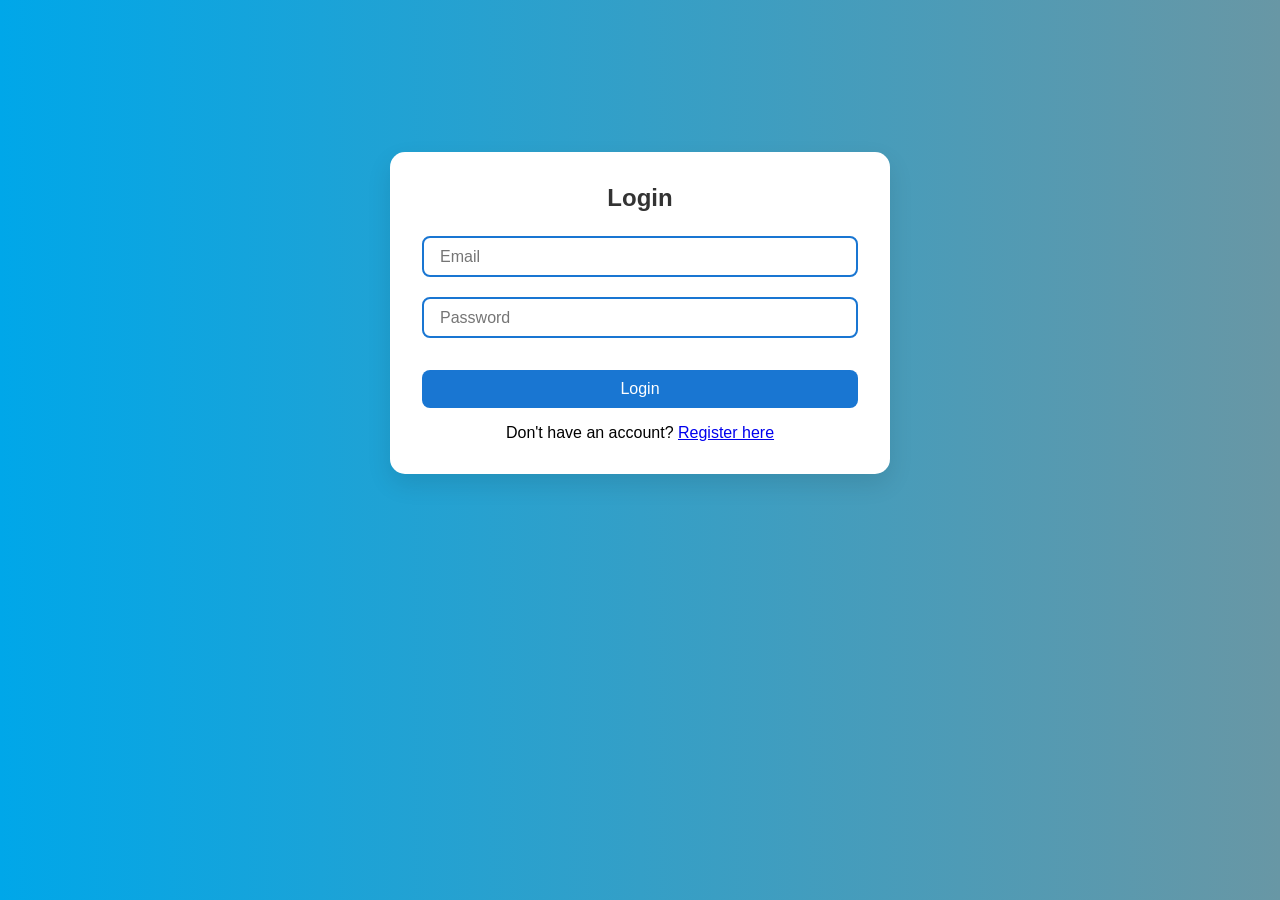
==== Frontend/login.html @ e55ff49b "Initial Todo project upload" ====
<!DOCTYPE html>
<html lang="en">
<head>
    <meta charset="UTF-8" />
    <meta name="viewport" content="width=device-width, initial-scale=1.0"/>
    <title>Login</title>
    <link rel="stylesheet" href="style.css" />
</head>
<body>
<div class="container">
    <h2>Login</h2>

    <div class="form-group">
        <input type="email" id="email" placeholder="Email" />
        <input type="password" id="password" placeholder="Password" />
    </div>

    <button onclick="login()">Login</button>

    <p style="text-align: center; margin-top: 1rem;">
        Don't have an account? <a href="register.html">Register here</a>
    </p>
</div>

<script src="script.js"></script>
</body>
</html>
---- Frontend/style.css ----
.todo-checkbox {
    width: 1.2rem;
    height: 1.2rem;
    accent-color: #1976d2;
    border-radius: 4px;
    border: 2px solid #1976d2;
    margin-right: 0.75rem;
    cursor: pointer;
    transition: box-shadow 0.2s, border-color 0.2s;
    vertical-align: middle;
    
}

.todo-checkbox:focus {
    outline: none;
    box-shadow: 0 0 0 2px #90caf9;
    border-color: #125ea7;
}

.todo-card .todo-checkbox {
    margin-left: 0;
    margin-right: 0.75rem;
}
/* Reset and base styling */
* {
    box-sizing: border-box;
    margin: 0;
    padding: 0;
}

body {
    font-family: 'Segoe UI', Tahoma, Geneva, Verdana, sans-serif;
    background: linear-gradient(to right, #00a7e9, #6897a5);
    min-height: 100vh;
    display: flex;
    justify-content: center;
    align-items: flex-start;
    padding: 2rem;
}

/* Reusable container */
.container {
    width: 100%;
    margin-top: 120px;
    max-width: 500px;
    background: #ffffff;
    padding: 2rem;
    border-radius: 15px;
    box-shadow: 0 10px 25px rgba(0, 0, 0, 0.1);
}

/* Headings */
.container h2 {
    text-align: center;
    margin-bottom: 1.5rem;
    color: #333;
}

/* Generic form layout */
.form-group {
    display: flex;
    flex-direction: column;
    gap: 0.75rem;
    margin-bottom: 1rem;
}

input[type="text"],
input[type="email"],
input[type="password"] {
    padding: 0.6rem 1rem;
    border: 2px solid #1976d2;
    border-radius: 8px;
    font-size: 1rem;
    outline: none;
    margin-bottom: 0.5rem;
    width: 100%;
}

/* All buttons (login, register, add, delete) */
button {
    padding: 0.6rem 1rem;
    background: #1976d2;
    color: white;
    border: none;
    border-radius: 8px;
    font-size: 1rem;
    cursor: pointer;
    transition: background 0.3s;
    width: 100%;
    margin-top: 0.5rem;
}

button:hover {
    background: #125ea7;
}

/* Todo-specific styles */
.todo-cards {
    margin-top: 1rem;
    display: flex;
    flex-direction: column;
    gap: 0.75rem;
}

.todo-card {
    background-color: #f0f8ff;
    padding: 0.75rem 1rem;
    border: 1px solid #d1e6fb;
    border-radius: 8px;
    display: flex;
    justify-content: space-between;
    align-items: center;
    box-shadow: 0 3px 6px rgba(0, 0, 0, 0.05);
}

.todo-card span {
    font-size: 1rem;
    color: #333;
    flex-grow: 1;
}

.todo-card button {
    background: #ff4d4d;
    color: white;
    border: none;
    padding: 0.4rem 0.8rem;
    border-radius: 6px;
    cursor: pointer;
    font-weight: bold;
    transition: background 0.3s;
    width: auto;
    margin: 0;
}

.todo-card button:hover {
    background: #d93636;
}

.add-todo {
    display: flex;
    gap: 0.5rem;
    margin-top: 1.5rem;
}

.add-todo input {
    flex: 1;
    padding: 0.6rem 1rem;
    border: 2px solid #1976d2;
    border-radius: 8px;
    font-size: 1rem;
}

.add-todo button {
    width: auto;
    padding: 0.6rem 1rem;
    margin-top: 0;
    margin-bottom: auto;
    border-radius: 8px;
    white-space: nowrap;
}


#empty-message {
    text-align: center;
    color: #888;
    font-style: italic;
    margin-top: 1rem;
}
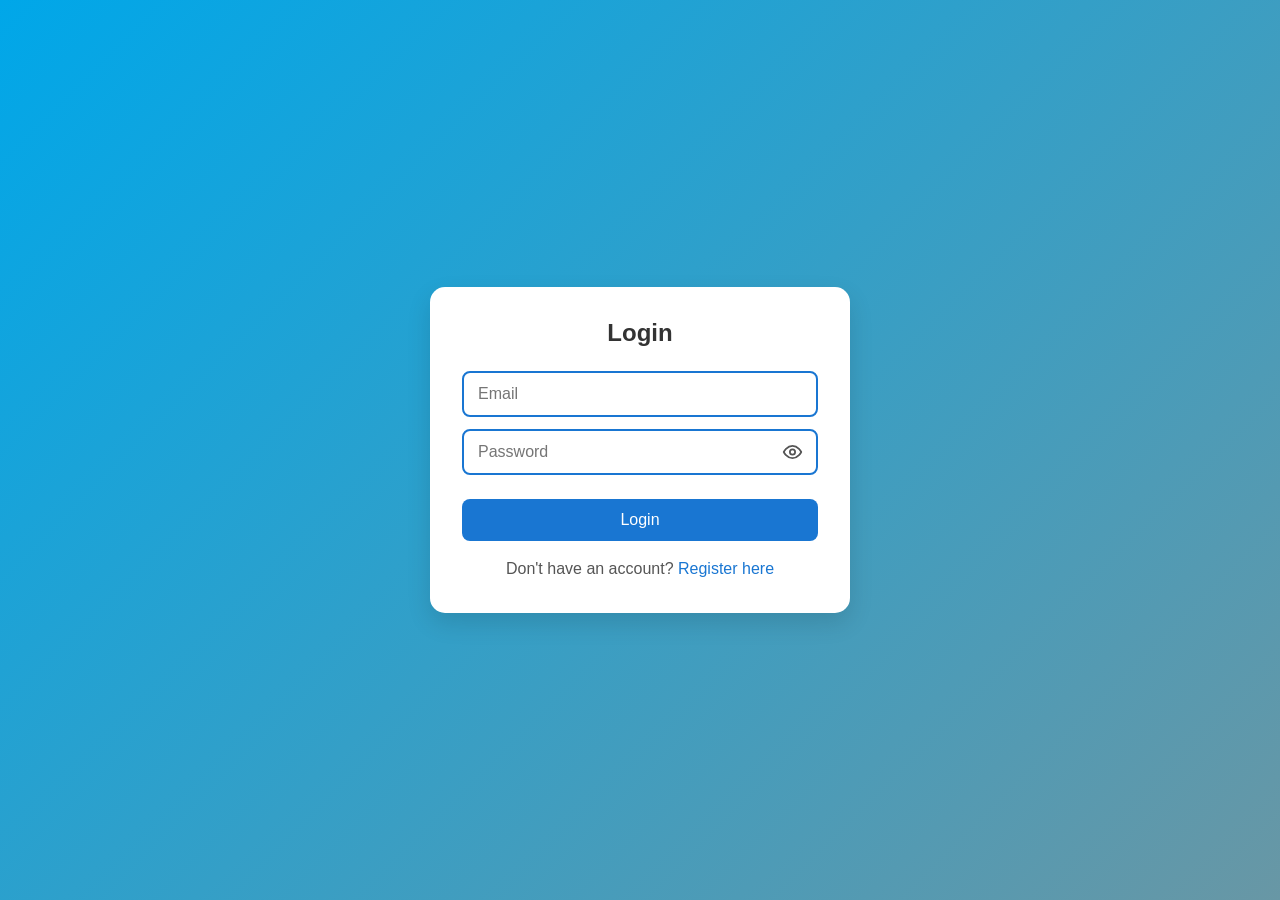
==== commit abbf1921: "Fix user specific todos and update frontend" ====
--- a/Frontend/login.html
+++ b/Frontend/login.html
@@ -13,7 +13,30 @@
 
     <div class="form-group">
         <input type="email" id="email" placeholder="Email" />
-        <input type="password" id="password" placeholder="Password" />
+      <div class="password-wrapper">
+    <input type="password" id="password" placeholder="Password">
+
+    <button type="button" class="eye-btn" onclick="togglePassword()">
+
+        <!-- Eye Open -->
+        <svg id="eyeOpen" xmlns="http://www.w3.org/2000/svg"
+             viewBox="0 0 24 24">
+            <path d="M2 12s3.5-7 10-7 10 7 10 7-3.5 7-10 7S2 12 2 12z"/>
+            <circle cx="12" cy="12" r="3"/>
+        </svg>
+
+        <!-- Eye Closed -->
+        <svg id="eyeClosed" xmlns="http://www.w3.org/2000/svg"
+             viewBox="0 0 24 24"
+             style="display:none;">
+            <path d="M3 3l18 18"/>
+            <path d="M10.6 10.6a2 2 0 0 0 2.8 2.8"/>
+            <path d="M9.9 4.2A10.8 10.8 0 0 1 12 4c6.5 0 10 8 10 8s-3.5 8-10 8c-1.8 0-3.4-.5-4.8-1.2"/>
+            <path d="M6.6 6.6C3.7 8.5 2 12 2 12s1.2 2.7 3.5 4.8"/>
+        </svg>
+
+    </button>
+</div>
     </div>
 
     <button onclick="login()">Login</button>
--- a/Frontend/style.css
+++ b/Frontend/style.css
@@ -1,169 +1,375 @@
 
-.todo-checkbox {
-    width: 1.2rem;
-    height: 1.2rem;
-    accent-color: #1976d2;
-    border-radius: 4px;
-    border: 2px solid #1976d2;
-    margin-right: 0.75rem;
-    cursor: pointer;
-    transition: box-shadow 0.2s, border-color 0.2s;
-    vertical-align: middle;
-    
-}
-
-.todo-checkbox:focus {
-    outline: none;
-    box-shadow: 0 0 0 2px #90caf9;
-    border-color: #125ea7;
-}
-
-.todo-card .todo-checkbox {
-    margin-left: 0;
-    margin-right: 0.75rem;
-}
-/* Reset and base styling */
+
 * {
     box-sizing: border-box;
     margin: 0;
     padding: 0;
 }
 
+
+
 body {
-    font-family: 'Segoe UI', Tahoma, Geneva, Verdana, sans-serif;
-    background: linear-gradient(to right, #00a7e9, #6897a5);
+    font-family: "Segoe UI", Tahoma, Geneva, Verdana, sans-serif;
+    background: linear-gradient(135deg, #00a7e9, #6897a5);
+
     min-height: 100vh;
+
     display: flex;
     justify-content: center;
-    align-items: flex-start;
-    padding: 2rem;
-}
-
-/* Reusable container */
+    align-items: center;
+
+    padding: 20px;
+}
+
+
+
 .container {
     width: 100%;
-    margin-top: 120px;
-    max-width: 500px;
+    max-width: 420px;
+
     background: #ffffff;
-    padding: 2rem;
+
+    padding: 32px;
+
     border-radius: 15px;
-    box-shadow: 0 10px 25px rgba(0, 0, 0, 0.1);
-}
-
-/* Headings */
+
+    box-shadow: 0 10px 25px rgba(0, 0, 0, 0.12);
+}
+
+
+
+
+.container h1,
 .container h2 {
     text-align: center;
-    margin-bottom: 1.5rem;
-    color: #333;
-}
-
-/* Generic form layout */
+    color: #333333;
+    margin-bottom: 24px;
+}
+
+
+
+
 .form-group {
     display: flex;
     flex-direction: column;
-    gap: 0.75rem;
-    margin-bottom: 1rem;
-}
+    gap: 12px;
+    margin-bottom: 16px;
+}
+
+
+
 
 input[type="text"],
 input[type="email"],
 input[type="password"] {
-    padding: 0.6rem 1rem;
+    width: 100%;
+
+    padding: 12px 14px;
+
     border: 2px solid #1976d2;
     border-radius: 8px;
-    font-size: 1rem;
+
+    font-size: 16px;
+
     outline: none;
-    margin-bottom: 0.5rem;
-    width: 100%;
-}
-
-/* All buttons (login, register, add, delete) */
+
+    transition: border-color 0.2s, box-shadow 0.2s;
+}
+
+input[type="text"]:focus,
+input[type="email"]:focus,
+input[type="password"]:focus {
+    border-color: #125ea7;
+
+    box-shadow: 0 0 0 3px rgba(25, 118, 210, 0.15);
+}
+
+
+
+
 button {
-    padding: 0.6rem 1rem;
+    width: 100%;
+
+    padding: 12px 16px;
+
     background: #1976d2;
     color: white;
+
     border: none;
     border-radius: 8px;
-    font-size: 1rem;
+
+    font-size: 16px;
+    font-weight: 500;
+
     cursor: pointer;
-    transition: background 0.3s;
-    width: 100%;
-    margin-top: 0.5rem;
+
+    transition: background 0.3s, transform 0.1s;
+
+    margin-top: 8px;
 }
 
 button:hover {
     background: #125ea7;
 }
 
-/* Todo-specific styles */
+button:active {
+    transform: scale(0.98);
+}
+
+
+
+
+.container p {
+    text-align: center;
+    margin-top: 16px;
+    color: #555555;
+    line-height: 1.5;
+}
+
+.container a {
+    color: #1976d2;
+    text-decoration: none;
+    font-weight: 500;
+}
+
+.container a:hover {
+    text-decoration: underline;
+}
+
+
+
+
 .todo-cards {
-    margin-top: 1rem;
+    margin-top: 16px;
+
     display: flex;
     flex-direction: column;
-    gap: 0.75rem;
-}
+
+    gap: 12px;
+}
+
+
+
 
 .todo-card {
     background-color: #f0f8ff;
-    padding: 0.75rem 1rem;
+
+    padding: 12px 16px;
+
     border: 1px solid #d1e6fb;
+
     border-radius: 8px;
+
     display: flex;
     justify-content: space-between;
     align-items: center;
+
+    gap: 10px;
+
     box-shadow: 0 3px 6px rgba(0, 0, 0, 0.05);
 }
 
 .todo-card span {
-    font-size: 1rem;
-    color: #333;
+    font-size: 16px;
+    color: #333333;
+
     flex-grow: 1;
-}
+
+    word-break: break-word;
+}
+
+
+
+
+.todo-checkbox {
+    width: 19px;
+    height: 19px;
+
+    accent-color: #1976d2;
+
+    margin-right: 12px;
+
+    cursor: pointer;
+
+    flex-shrink: 0;
+}
+
+.todo-checkbox:focus {
+    outline: none;
+
+    box-shadow: 0 0 0 3px rgba(25, 118, 210, 0.2);
+}
+
+
+
 
 .todo-card button {
+    width: auto;
+
     background: #ff4d4d;
+
     color: white;
+
+    padding: 6px 12px;
+
     border: none;
-    padding: 0.4rem 0.8rem;
     border-radius: 6px;
+
     cursor: pointer;
+
     font-weight: bold;
-    transition: background 0.3s;
-    width: auto;
-    margin: 0;
+
+    margin: 0;
+
+    flex-shrink: 0;
 }
 
 .todo-card button:hover {
     background: #d93636;
 }
 
+
+
+
 .add-todo {
     display: flex;
-    gap: 0.5rem;
-    margin-top: 1.5rem;
+
+    gap: 8px;
+
+    margin-top: 24px;
 }
 
 .add-todo input {
     flex: 1;
-    padding: 0.6rem 1rem;
+
+    padding: 12px 14px;
+
     border: 2px solid #1976d2;
+
     border-radius: 8px;
-    font-size: 1rem;
+
+    font-size: 16px;
 }
 
 .add-todo button {
     width: auto;
-    padding: 0.6rem 1rem;
-    margin-top: 0;
-    margin-bottom: auto;
-    border-radius: 8px;
+
+    padding: 12px 18px;
+
+    margin: 0;
+
     white-space: nowrap;
 }
+
 
 
 #empty-message {
     text-align: center;
-    color: #888;
+
+    color: #888888;
+
     font-style: italic;
-    margin-top: 1rem;
+
+    margin-top: 16px;
+}
+.todo-header {
+    display: flex;
+    justify-content: space-between;
+    align-items: center;
+    gap: 15px;
+    margin-bottom: 20px;
+}
+
+.todo-header h2 {
+    margin: 0;
+}
+
+.logout-btn {
+    width: auto;
+    margin: 0;
+    padding: 8px 16px;
+    background: #dc3545;
+}
+
+.logout-btn:hover {
+    background: #b02a37;
+}
+
+
+.password-wrapper {
+    position: relative;
+    width: 100%;
+}
+
+.password-wrapper input {
+    width: 100%;
+    padding-right: 50px;
+}
+
+.eye-btn {
+    position: absolute;
+    right: 8px;
+    top: 50%;
+    transform: translateY(-50%);
+
+    width: 35px;
+    height: 35px;
+
+    padding: 6px;
+    margin: 0;
+
+    background: transparent;
+    border: none;
+
+    color: #555;
+    cursor: pointer;
+
+    display: flex;
+    justify-content: center;
+    align-items: center;
+}
+
+.eye-btn:hover {
+    background: transparent;
+    color: #1976d2;
+}
+
+.eye-btn svg {
+    width: 21px;
+    height: 21px;
+
+    fill: none;
+    stroke: currentColor;
+    stroke-width: 2;
+    stroke-linecap: round;
+    stroke-linejoin: round;
+}
+
+
+@media (max-width: 600px) {
+
+    body {
+        padding: 16px;
+    }
+
+    .container {
+        max-width: 100%;
+
+        padding: 24px 20px;
+
+        border-radius: 12px;
+    }
+
+    .container h1,
+    .container h2 {
+        font-size: 24px;
+    }
+
+    .add-todo {
+        flex-direction: column;
+    }
+
+    .add-todo button {
+        width: 100%;
+    }
 }
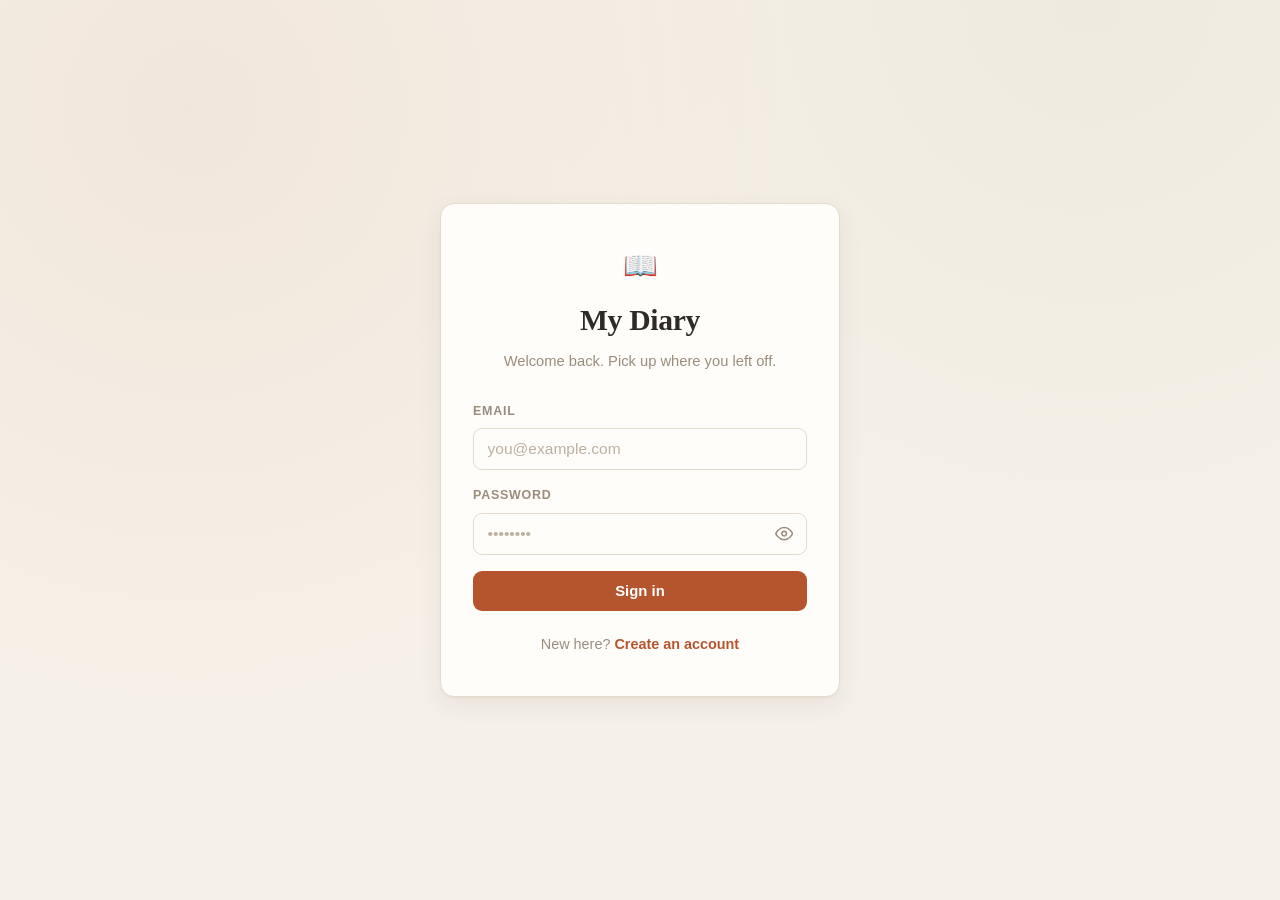
==== commit 7799a1bf: "Convert Todo app to Diary Notes application" ====
--- a/Frontend/login.html
+++ b/Frontend/login.html
@@ -1,51 +1,61 @@
-
 <!DOCTYPE html>
 <html lang="en">
+
 <head>
     <meta charset="UTF-8" />
-    <meta name="viewport" content="width=device-width, initial-scale=1.0"/>
-    <title>Login</title>
+    <meta name="viewport" content="width=device-width, initial-scale=1.0" />
+    <title>Sign in · My Diary</title>
     <link rel="stylesheet" href="style.css" />
 </head>
+
 <body>
-<div class="container">
-    <h2>Login</h2>
+    <main class="auth-wrap">
+        <div class="auth-card">
+            <span class="auth-mark">📖</span>
+            <h1>My Diary</h1>
+            <p class="auth-sub">Welcome back. Pick up where you left off.</p>
 
-    <div class="form-group">
-        <input type="email" id="email" placeholder="Email" />
-      <div class="password-wrapper">
-    <input type="password" id="password" placeholder="Password">
+            <form onsubmit="event.preventDefault(); login();">
+                <div class="field">
+                    <label for="email">Email</label>
+                    <input type="email" id="email" placeholder="you@example.com" autocomplete="email" required />
+                </div>
 
-    <button type="button" class="eye-btn" onclick="togglePassword()">
+                <div class="field">
+                    <label for="password">Password</label>
+                    <div class="password-field">
+                        <input type="password" id="password" placeholder="••••••••" autocomplete="current-password"
+                            required />
+                        <button type="button" class="password-toggle" aria-pressed="false" aria-label="Show password"
+                            aria-controls="password" onclick="togglePassword(this)">
+                            <svg class="icon-eye" viewBox="0 0 24 24" fill="none" stroke="currentColor"
+                                stroke-width="2" stroke-linecap="round" stroke-linejoin="round" aria-hidden="true">
+                                <path d="M1 12s4-8 11-8 11 8 11 8-4 8-11 8-11-8-11-8z" />
+                                <circle cx="12" cy="12" r="3" />
+                            </svg>
+                            <svg class="icon-eye-off" viewBox="0 0 24 24" fill="none" stroke="currentColor"
+                                stroke-width="2" stroke-linecap="round" stroke-linejoin="round" aria-hidden="true">
+                                <path d="M17.94 17.94A10.07 10.07 0 0 1 12 20c-7 0-11-8-11-8a18.45 18.45 0 0 1 5.06-5.94" />
+                                <path d="M9.9 4.24A9.12 9.12 0 0 1 12 4c7 0 11 8 11 8a18.5 18.5 0 0 1-2.16 3.19" />
+                                <path d="M14.12 14.12a3 3 0 1 1-4.24-4.24" />
+                                <line x1="1" y1="1" x2="23" y2="23" />
+                            </svg>
+                        </button>
+                    </div>
+                </div>
 
-        <!-- Eye Open -->
-        <svg id="eyeOpen" xmlns="http://www.w3.org/2000/svg"
-             viewBox="0 0 24 24">
-            <path d="M2 12s3.5-7 10-7 10 7 10 7-3.5 7-10 7S2 12 2 12z"/>
-            <circle cx="12" cy="12" r="3"/>
-        </svg>
+                <button type="submit" class="btn btn-primary btn-block">Sign in</button>
+            </form>
 
-        <!-- Eye Closed -->
-        <svg id="eyeClosed" xmlns="http://www.w3.org/2000/svg"
-             viewBox="0 0 24 24"
-             style="display:none;">
-            <path d="M3 3l18 18"/>
-            <path d="M10.6 10.6a2 2 0 0 0 2.8 2.8"/>
-            <path d="M9.9 4.2A10.8 10.8 0 0 1 12 4c6.5 0 10 8 10 8s-3.5 8-10 8c-1.8 0-3.4-.5-4.8-1.2"/>
-            <path d="M6.6 6.6C3.7 8.5 2 12 2 12s1.2 2.7 3.5 4.8"/>
-        </svg>
+            <p class="auth-alt">
+                New here? <a href="register.html">Create an account</a>
+            </p>
+        </div>
+    </main>
 
-    </button>
-</div>
-    </div>
+    <div class="toast" id="toast"></div>
 
-    <button onclick="login()">Login</button>
+    <script src="script.js"></script>
+</body>
 
-    <p style="text-align: center; margin-top: 1rem;">
-        Don't have an account? <a href="register.html">Register here</a>
-    </p>
-</div>
-
-<script src="script.js"></script>
-</body>
-</html>+</html>
--- a/Frontend/style.css
+++ b/Frontend/style.css
@@ -1,4 +1,28 @@
-
+/* ==========================================================================
+   My Diary — warm journal theme
+   ========================================================================== */
+
+:root {
+    --paper: #f6f1e8;
+    --paper-2: #efe7da;
+    --surface: #fffdf9;
+    --ink: #2f2a24;
+    --ink-soft: #5d5449;
+    --muted: #9a8d7c;
+    --line: #e5dbca;
+    --accent: #b4552d;
+    --accent-soft: #f3e2d8;
+    --accent-dark: #90411f;
+    --danger: #b3392f;
+
+    --serif: "Iowan Old Style", "Palatino Linotype", Palatino, Georgia, serif;
+    --sans: -apple-system, BlinkMacSystemFont, "Segoe UI", Roboto, Helvetica, Arial, sans-serif;
+
+    --radius: 14px;
+    --radius-sm: 9px;
+    --shadow: 0 1px 2px rgba(47, 42, 36, .04), 0 8px 24px rgba(47, 42, 36, .07);
+    --shadow-sm: 0 1px 2px rgba(47, 42, 36, .05);
+}
 
 * {
     box-sizing: border-box;
@@ -6,370 +30,612 @@
     padding: 0;
 }
 
-
-
 body {
-    font-family: "Segoe UI", Tahoma, Geneva, Verdana, sans-serif;
-    background: linear-gradient(135deg, #00a7e9, #6897a5);
-
+    font-family: var(--sans);
+    color: var(--ink);
+    background-color: var(--paper);
+    /* faint ruled-paper texture */
+    background-image:
+        radial-gradient(circle at 15% 12%, rgba(180, 85, 45, .07), transparent 45%),
+        radial-gradient(circle at 85% 0%, rgba(120, 140, 100, .07), transparent 40%);
+    background-attachment: fixed;
     min-height: 100vh;
-
-    display: flex;
+    line-height: 1.6;
+    -webkit-font-smoothing: antialiased;
+}
+
+/* --------------------------------------------------------------------------
+   Auth pages (login / register)
+   -------------------------------------------------------------------------- */
+
+.auth-wrap {
+    min-height: 100vh;
+    display: flex;
+    align-items: center;
     justify-content: center;
-    align-items: center;
-
-    padding: 20px;
-}
-
-
-
-.container {
+    padding: 2rem 1.25rem;
+}
+
+.auth-card {
     width: 100%;
-    max-width: 420px;
-
-    background: #ffffff;
-
-    padding: 32px;
-
-    border-radius: 15px;
-
-    box-shadow: 0 10px 25px rgba(0, 0, 0, 0.12);
-}
-
-
-
-
-.container h1,
-.container h2 {
+    max-width: 400px;
+    background: var(--surface);
+    border: 1px solid var(--line);
+    border-radius: var(--radius);
+    box-shadow: var(--shadow);
+    padding: 2.5rem 2rem;
+}
+
+.auth-mark {
+    display: block;
     text-align: center;
-    color: #333333;
-    margin-bottom: 24px;
-}
-
-
-
-
-.form-group {
-    display: flex;
-    flex-direction: column;
-    gap: 12px;
-    margin-bottom: 16px;
-}
-
-
-
+    font-size: 1.75rem;
+    margin-bottom: .5rem;
+}
+
+.auth-card h1 {
+    font-family: var(--serif);
+    font-size: 1.85rem;
+    font-weight: 600;
+    text-align: center;
+    letter-spacing: -.01em;
+}
+
+.auth-sub {
+    text-align: center;
+    color: var(--muted);
+    font-size: .92rem;
+    margin-top: .35rem;
+    margin-bottom: 1.75rem;
+}
+
+.field {
+    margin-bottom: 1rem;
+}
+
+.field label {
+    display: block;
+    font-size: .78rem;
+    font-weight: 600;
+    text-transform: uppercase;
+    letter-spacing: .06em;
+    color: var(--muted);
+    margin-bottom: .4rem;
+}
 
 input[type="text"],
 input[type="email"],
-input[type="password"] {
+input[type="password"],
+input[type="date"],
+textarea {
     width: 100%;
-
-    padding: 12px 14px;
-
-    border: 2px solid #1976d2;
-    border-radius: 8px;
-
-    font-size: 16px;
-
+    font-family: inherit;
+    font-size: .97rem;
+    color: var(--ink);
+    background: var(--surface);
+    border: 1px solid var(--line);
+    border-radius: var(--radius-sm);
+    padding: .7rem .85rem;
     outline: none;
-
-    transition: border-color 0.2s, box-shadow 0.2s;
-}
-
-input[type="text"]:focus,
-input[type="email"]:focus,
-input[type="password"]:focus {
-    border-color: #125ea7;
-
-    box-shadow: 0 0 0 3px rgba(25, 118, 210, 0.15);
-}
-
-
-
-
-button {
+    transition: border-color .18s, box-shadow .18s;
+}
+
+input::placeholder,
+textarea::placeholder {
+    color: #bcb0a0;
+}
+
+input:focus,
+textarea:focus {
+    border-color: var(--accent);
+    box-shadow: 0 0 0 3px var(--accent-soft);
+}
+
+textarea {
+    resize: vertical;
+    line-height: 1.65;
+}
+
+/* Password field with show/hide toggle */
+.password-field {
+    position: relative;
+}
+
+.password-field input {
+    /* keep typed characters clear of the toggle button */
+    padding-right: 2.9rem;
+}
+
+.password-toggle {
+    position: absolute;
+    top: 50%;
+    right: .35rem;
+    transform: translateY(-50%);
+    display: flex;
+    align-items: center;
+    justify-content: center;
+    width: 2.2rem;
+    height: 2.2rem;
+    padding: 0;
+    background: none;
+    border: none;
+    border-radius: var(--radius-sm);
+    color: var(--muted);
+    cursor: pointer;
+    transition: color .16s, background .16s;
+}
+
+.password-toggle:hover {
+    color: var(--ink-soft);
+    background: var(--paper-2);
+}
+
+.password-toggle:focus-visible {
+    outline: none;
+    color: var(--accent);
+    box-shadow: 0 0 0 3px var(--accent-soft);
+}
+
+.password-toggle svg {
+    width: 1.15rem;
+    height: 1.15rem;
+    display: block;
+}
+
+/* Swap the icon based on the button's pressed state — no JS markup building. */
+.password-toggle[aria-pressed="false"] .icon-eye-off,
+.password-toggle[aria-pressed="true"] .icon-eye {
+    display: none;
+}
+
+/* --------------------------------------------------------------------------
+   Buttons
+   -------------------------------------------------------------------------- */
+
+.btn {
+    font-family: inherit;
+    font-size: .93rem;
+    font-weight: 600;
+    border: 1px solid transparent;
+    border-radius: var(--radius-sm);
+    padding: .68rem 1.1rem;
+    cursor: pointer;
+    transition: background .18s, border-color .18s, color .18s, transform .06s;
+}
+
+.btn:active {
+    transform: translateY(1px);
+}
+
+.btn-primary {
+    background: var(--accent);
+    color: #fff;
+}
+
+.btn-primary:hover {
+    background: var(--accent-dark);
+}
+
+.btn-ghost {
+    background: transparent;
+    color: var(--ink-soft);
+    border-color: var(--line);
+}
+
+.btn-ghost:hover {
+    background: var(--paper-2);
+    color: var(--ink);
+}
+
+.btn-block {
     width: 100%;
-
-    padding: 12px 16px;
-
-    background: #1976d2;
-    color: white;
-
+}
+
+.auth-alt {
+    text-align: center;
+    font-size: .9rem;
+    color: var(--muted);
+    margin-top: 1.35rem;
+}
+
+.auth-alt a,
+a {
+    color: var(--accent);
+    text-decoration: none;
+    font-weight: 600;
+}
+
+.auth-alt a:hover,
+a:hover {
+    text-decoration: underline;
+}
+
+/* --------------------------------------------------------------------------
+   Diary page shell
+   -------------------------------------------------------------------------- */
+
+.topbar {
+    background: rgba(255, 253, 249, .85);
+    backdrop-filter: saturate(160%) blur(8px);
+    border-bottom: 1px solid var(--line);
+    position: sticky;
+    top: 0;
+    z-index: 20;
+}
+
+.topbar-inner {
+    max-width: 1080px;
+    margin: 0 auto;
+    padding: .9rem 1.5rem;
+    display: flex;
+    align-items: center;
+    justify-content: space-between;
+    gap: 1rem;
+}
+
+.brand {
+    display: flex;
+    align-items: baseline;
+    gap: .55rem;
+}
+
+.brand h1 {
+    font-family: var(--serif);
+    font-size: 1.4rem;
+    font-weight: 600;
+    letter-spacing: -.01em;
+}
+
+.brand .today {
+    font-size: .85rem;
+    color: var(--muted);
+}
+
+.page {
+    max-width: 1080px;
+    margin: 0 auto;
+    padding: 2rem 1.5rem 4rem;
+    display: grid;
+    grid-template-columns: 370px 1fr;
+    gap: 2rem;
+    align-items: start;
+}
+
+/* --------------------------------------------------------------------------
+   Composer
+   -------------------------------------------------------------------------- */
+
+.composer {
+    background: var(--surface);
+    border: 1px solid var(--line);
+    border-radius: var(--radius);
+    box-shadow: var(--shadow);
+    padding: 1.5rem;
+    position: sticky;
+    top: 5.5rem;
+}
+
+.composer h2 {
+    font-family: var(--serif);
+    font-size: 1.15rem;
+    font-weight: 600;
+    margin-bottom: 1.15rem;
+    padding-bottom: .85rem;
+    border-bottom: 1px solid var(--line);
+}
+
+.moods {
+    display: flex;
+    flex-wrap: wrap;
+    gap: .4rem;
+}
+
+.mood-chip {
+    font-family: inherit;
+    font-size: .84rem;
+    background: var(--paper);
+    border: 1px solid var(--line);
+    border-radius: 999px;
+    padding: .34rem .7rem;
+    cursor: pointer;
+    color: var(--ink-soft);
+    transition: background .16s, border-color .16s, color .16s;
+}
+
+.mood-chip:hover {
+    border-color: var(--accent);
+}
+
+.mood-chip[aria-pressed="true"] {
+    background: var(--accent-soft);
+    border-color: var(--accent);
+    color: var(--accent-dark);
+    font-weight: 600;
+}
+
+.composer-actions {
+    display: flex;
+    gap: .6rem;
+    margin-top: 1.25rem;
+}
+
+.composer-actions .btn {
+    flex: 1;
+}
+
+/* --------------------------------------------------------------------------
+   Entries feed
+   -------------------------------------------------------------------------- */
+
+.feed-head {
+    display: flex;
+    align-items: center;
+    justify-content: space-between;
+    gap: 1rem;
+    margin-bottom: 1.15rem;
+}
+
+.feed-head h2 {
+    font-family: var(--serif);
+    font-size: 1.15rem;
+    font-weight: 600;
+}
+
+.feed-head .count {
+    color: var(--muted);
+    font-weight: 400;
+    font-size: .9rem;
+}
+
+#search {
+    max-width: 230px;
+    padding: .5rem .8rem;
+    font-size: .9rem;
+}
+
+.entries {
+    display: flex;
+    flex-direction: column;
+    gap: 1rem;
+}
+
+.entry {
+    background: var(--surface);
+    border: 1px solid var(--line);
+    border-radius: var(--radius);
+    box-shadow: var(--shadow-sm);
+    padding: 1.35rem 1.5rem;
+    display: grid;
+    grid-template-columns: 56px 1fr;
+    gap: 1.25rem;
+    transition: box-shadow .2s, border-color .2s;
+}
+
+.entry:hover {
+    box-shadow: var(--shadow);
+    border-color: #d8cbb6;
+}
+
+.entry.is-starred {
+    border-left: 3px solid var(--accent);
+}
+
+/* date badge */
+.entry-date {
+    text-align: center;
+    padding-top: .15rem;
+}
+
+.entry-date .day {
+    font-family: var(--serif);
+    font-size: 1.6rem;
+    font-weight: 600;
+    line-height: 1;
+    display: block;
+}
+
+.entry-date .month {
+    font-size: .7rem;
+    text-transform: uppercase;
+    letter-spacing: .08em;
+    color: var(--muted);
+    display: block;
+    margin-top: .2rem;
+}
+
+.entry-date .year {
+    font-size: .68rem;
+    color: #bcb0a0;
+    display: block;
+}
+
+.entry-head {
+    display: flex;
+    align-items: flex-start;
+    justify-content: space-between;
+    gap: .75rem;
+}
+
+.entry-title {
+    font-family: var(--serif);
+    font-size: 1.2rem;
+    font-weight: 600;
+    line-height: 1.35;
+    letter-spacing: -.01em;
+    word-break: break-word;
+}
+
+.entry-mood {
+    font-size: .78rem;
+    background: var(--paper);
+    border: 1px solid var(--line);
+    border-radius: 999px;
+    padding: .2rem .6rem;
+    color: var(--ink-soft);
+    white-space: nowrap;
+    display: inline-block;
+    margin-top: .5rem;
+}
+
+.entry-body {
+    color: var(--ink-soft);
+    font-size: .95rem;
+    margin-top: .55rem;
+    white-space: pre-wrap;
+    word-break: break-word;
+}
+
+.entry-body.clamped {
+    display: -webkit-box;
+    -webkit-line-clamp: 4;
+    line-clamp: 4;
+    -webkit-box-orient: vertical;
+    overflow: hidden;
+}
+
+.entry-more {
+    background: none;
     border: none;
-    border-radius: 8px;
-
-    font-size: 16px;
-    font-weight: 500;
-
+    color: var(--accent);
+    font-family: inherit;
+    font-size: .87rem;
+    font-weight: 600;
     cursor: pointer;
-
-    transition: background 0.3s, transform 0.1s;
-
-    margin-top: 8px;
-}
-
-button:hover {
-    background: #125ea7;
-}
-
-button:active {
-    transform: scale(0.98);
-}
-
-
-
-
-.container p {
+    padding: .35rem 0 0;
+}
+
+.entry-more:hover {
+    text-decoration: underline;
+}
+
+.entry-actions {
+    display: flex;
+    gap: .35rem;
+    margin-top: .9rem;
+    padding-top: .8rem;
+    border-top: 1px solid var(--line);
+}
+
+.icon-btn {
+    font-family: inherit;
+    font-size: .84rem;
+    background: none;
+    border: 1px solid transparent;
+    border-radius: var(--radius-sm);
+    padding: .3rem .6rem;
+    color: var(--muted);
+    cursor: pointer;
+    transition: background .16s, color .16s;
+}
+
+.icon-btn:hover {
+    background: var(--paper-2);
+    color: var(--ink);
+}
+
+.icon-btn.danger:hover {
+    background: #f7e4e2;
+    color: var(--danger);
+}
+
+.icon-btn.starred {
+    color: var(--accent);
+}
+
+/* --------------------------------------------------------------------------
+   States
+   -------------------------------------------------------------------------- */
+
+.state {
     text-align: center;
-    margin-top: 16px;
-    color: #555555;
-    line-height: 1.5;
-}
-
-.container a {
-    color: #1976d2;
-    text-decoration: none;
-    font-weight: 500;
-}
-
-.container a:hover {
-    text-decoration: underline;
-}
-
-
-
-
-.todo-cards {
-    margin-top: 16px;
-
-    display: flex;
-    flex-direction: column;
-
-    gap: 12px;
-}
-
-
-
-
-.todo-card {
-    background-color: #f0f8ff;
-
-    padding: 12px 16px;
-
-    border: 1px solid #d1e6fb;
-
-    border-radius: 8px;
-
-    display: flex;
-    justify-content: space-between;
-    align-items: center;
-
-    gap: 10px;
-
-    box-shadow: 0 3px 6px rgba(0, 0, 0, 0.05);
-}
-
-.todo-card span {
-    font-size: 16px;
-    color: #333333;
-
-    flex-grow: 1;
-
-    word-break: break-word;
-}
-
-
-
-
-.todo-checkbox {
-    width: 19px;
-    height: 19px;
-
-    accent-color: #1976d2;
-
-    margin-right: 12px;
-
-    cursor: pointer;
-
-    flex-shrink: 0;
-}
-
-.todo-checkbox:focus {
-    outline: none;
-
-    box-shadow: 0 0 0 3px rgba(25, 118, 210, 0.2);
-}
-
-
-
-
-.todo-card button {
-    width: auto;
-
-    background: #ff4d4d;
-
-    color: white;
-
-    padding: 6px 12px;
-
-    border: none;
-    border-radius: 6px;
-
-    cursor: pointer;
-
-    font-weight: bold;
-
-    margin: 0;
-
-    flex-shrink: 0;
-}
-
-.todo-card button:hover {
-    background: #d93636;
-}
-
-
-
-
-.add-todo {
-    display: flex;
-
-    gap: 8px;
-
-    margin-top: 24px;
-}
-
-.add-todo input {
-    flex: 1;
-
-    padding: 12px 14px;
-
-    border: 2px solid #1976d2;
-
-    border-radius: 8px;
-
-    font-size: 16px;
-}
-
-.add-todo button {
-    width: auto;
-
-    padding: 12px 18px;
-
-    margin: 0;
-
-    white-space: nowrap;
-}
-
-
-
-#empty-message {
+    padding: 3.5rem 1.5rem;
+    background: var(--surface);
+    border: 1px dashed var(--line);
+    border-radius: var(--radius);
+    color: var(--muted);
+}
+
+.state .state-mark {
+    font-size: 2rem;
+    display: block;
+    margin-bottom: .6rem;
+}
+
+.state strong {
+    display: block;
+    font-family: var(--serif);
+    font-size: 1.1rem;
+    font-weight: 600;
+    color: var(--ink);
+    margin-bottom: .3rem;
+}
+
+.state.error {
+    border-color: #e3b8b3;
+    color: var(--danger);
+    border-style: solid;
+}
+
+/* toast */
+.toast {
+    position: fixed;
+    left: 50%;
+    bottom: 1.75rem;
+    transform: translate(-50%, 1rem);
+    /* Without an explicit width, `left: 50%` leaves only half the viewport to
+       wrap into, which squeezes longer messages into a narrow column. */
+    width: max-content;
+    max-width: min(88vw, 420px);
+    background: var(--ink);
+    color: var(--paper);
+    font-size: .9rem;
+    line-height: 1.45;
     text-align: center;
-
-    color: #888888;
-
-    font-style: italic;
-
-    margin-top: 16px;
-}
-.todo-header {
-    display: flex;
-    justify-content: space-between;
-    align-items: center;
-    gap: 15px;
-    margin-bottom: 20px;
-}
-
-.todo-header h2 {
-    margin: 0;
-}
-
-.logout-btn {
-    width: auto;
-    margin: 0;
-    padding: 8px 16px;
-    background: #dc3545;
-}
-
-.logout-btn:hover {
-    background: #b02a37;
-}
-
-
-.password-wrapper {
-    position: relative;
-    width: 100%;
-}
-
-.password-wrapper input {
-    width: 100%;
-    padding-right: 50px;
-}
-
-.eye-btn {
-    position: absolute;
-    right: 8px;
-    top: 50%;
-    transform: translateY(-50%);
-
-    width: 35px;
-    height: 35px;
-
-    padding: 6px;
-    margin: 0;
-
-    background: transparent;
-    border: none;
-
-    color: #555;
-    cursor: pointer;
-
-    display: flex;
-    justify-content: center;
-    align-items: center;
-}
-
-.eye-btn:hover {
-    background: transparent;
-    color: #1976d2;
-}
-
-.eye-btn svg {
-    width: 21px;
-    height: 21px;
-
-    fill: none;
-    stroke: currentColor;
-    stroke-width: 2;
-    stroke-linecap: round;
-    stroke-linejoin: round;
-}
-
-
-@media (max-width: 600px) {
-
-    body {
-        padding: 16px;
+    padding: .7rem 1.15rem;
+    border-radius: 12px;
+    box-shadow: var(--shadow);
+    opacity: 0;
+    pointer-events: none;
+    transition: opacity .22s, transform .22s;
+    z-index: 60;
+}
+
+.toast.show {
+    opacity: 1;
+    transform: translate(-50%, 0);
+}
+
+/* --------------------------------------------------------------------------
+   Responsive
+   -------------------------------------------------------------------------- */
+
+@media (max-width: 880px) {
+    .page {
+        grid-template-columns: 1fr;
+        gap: 1.75rem;
+        padding: 1.5rem 1.1rem 3rem;
     }
 
-    .container {
-        max-width: 100%;
-
-        padding: 24px 20px;
-
-        border-radius: 12px;
+    .composer {
+        position: static;
     }
 
-    .container h1,
-    .container h2 {
-        font-size: 24px;
+    .feed-head {
+        flex-wrap: wrap;
     }
 
-    .add-todo {
-        flex-direction: column;
-    }
-
-    .add-todo button {
+    #search {
+        max-width: none;
         width: 100%;
     }
-}+
+    .entry {
+        grid-template-columns: 46px 1fr;
+        gap: .9rem;
+        padding: 1.15rem 1.15rem;
+    }
+
+    .brand .today {
+        display: none;
+    }
+}
